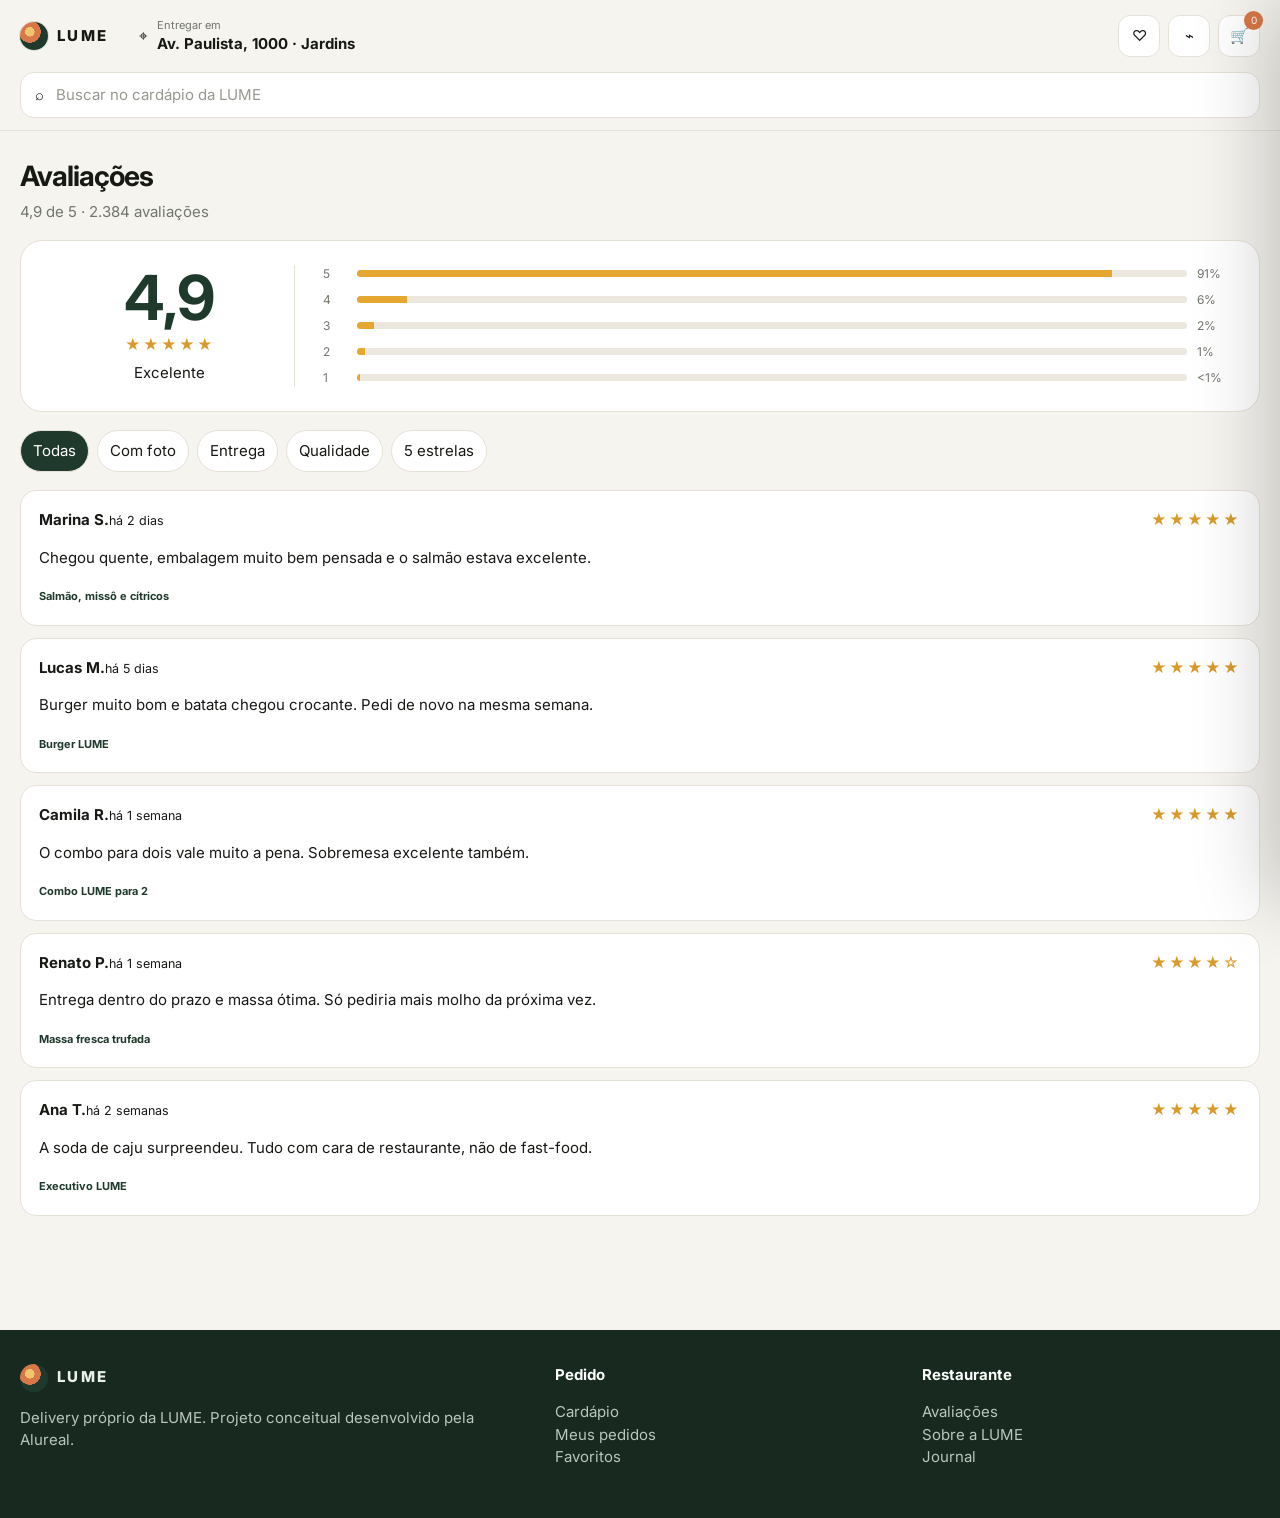
==== avaliacoes.html @ 7baf18d8 "feat: add LUME ratings and reviews" ====
<!doctype html><html lang="pt-BR"><head><meta charset="utf-8"><meta name="viewport" content="width=device-width, initial-scale=1, maximum-scale=1, user-scalable=no, viewport-fit=cover"><title>LUME — Avaliações</title><link href="https://fonts.googleapis.com/css2?family=Inter:wght@400;500;600;700;800&display=swap" rel="stylesheet"><link rel="stylesheet" href="delivery.css"></head><body><div data-app-header></div><main class="review-page"><div class="wrap"><div class="section-head"><div><h2>Avaliações</h2><p>4,9 de 5 · 2.384 avaliações</p></div></div><div class="rating-panel"><div class="rating-big"><strong>4,9</strong><div class="stars">★★★★★</div><span>Excelente</span></div><div class="rating-bars"><div class="rating-row"><span>5</span><div class="bar-track"><div class="bar-fill" style="width:91%"></div></div><span>91%</span></div><div class="rating-row"><span>4</span><div class="bar-track"><div class="bar-fill" style="width:6%"></div></div><span>6%</span></div><div class="rating-row"><span>3</span><div class="bar-track"><div class="bar-fill" style="width:2%"></div></div><span>2%</span></div><div class="rating-row"><span>2</span><div class="bar-track"><div class="bar-fill" style="width:1%"></div></div><span>1%</span></div><div class="rating-row"><span>1</span><div class="bar-track"><div class="bar-fill" style="width:.4%"></div></div><span>&lt;1%</span></div></div></div><div class="review-filters"><button class="review-filter active">Todas</button><button class="review-filter">Com foto</button><button class="review-filter">Entrega</button><button class="review-filter">Qualidade</button><button class="review-filter">5 estrelas</button></div><section class="review-list" data-reviews-list></section></div></main><div data-app-footer></div><div data-app-cart></div><script src="delivery-data.js"></script><script src="delivery.js"></script></body></html>
---- delivery.css ----
:root{
  --bg:#f6f4ef;--surface:#fff;--ink:#171915;--muted:#71766e;--line:#e6e1d8;
  --brand:#1f3a2c;--brand-2:#d87848;--accent:#f1c46e;--danger:#b84942;--success:#2c7c50;
  --shadow:0 18px 55px rgba(33,39,31,.10);--radius:18px;--max:1240px;
}
*{box-sizing:border-box}
html{scroll-behavior:smooth;-webkit-text-size-adjust:100%}
body{margin:0;background:var(--bg);color:var(--ink);font:15px/1.5 Inter,Arial,sans-serif;overflow-x:hidden}
body.drawer-open{overflow:hidden}
button,input,select,textarea{font:inherit}
button{color:inherit}
a{color:inherit;text-decoration:none}
img{display:block;max-width:100%}
.wrap{width:min(calc(100% - 36px),var(--max));margin:auto}
.icon-btn,.pill,.btn,.chip,.category-chip,.qty-btn,.favorite-btn{touch-action:manipulation}
.delivery-header{position:sticky;top:0;z-index:80;background:rgba(246,244,239,.94);backdrop-filter:blur(18px);border-bottom:1px solid var(--line)}
.delivery-header .top-row{min-height:72px;display:grid;grid-template-columns:auto minmax(220px,1fr) auto;gap:20px;align-items:center}
.wordmark{display:flex;align-items:center;gap:9px;font-weight:800;letter-spacing:.16em}
.wordmark-mark{width:28px;height:28px;border-radius:50%;background:radial-gradient(circle at 35% 35%,#f1c46e 0 18%,#d87848 19% 42%,#1f3a2c 43%);box-shadow:0 0 0 1px #1f3a2c22}
.location-btn{display:flex;align-items:center;gap:10px;min-width:0;border:0;background:transparent;padding:8px 10px;border-radius:12px;text-align:left;cursor:pointer}
.location-btn:hover{background:#ebe7df}
.location-copy{display:grid;min-width:0}
.location-copy small{color:var(--muted);font-size:11px}
.location-copy strong{white-space:nowrap;overflow:hidden;text-overflow:ellipsis}
.header-actions{display:flex;align-items:center;gap:8px}
.icon-btn{width:42px;height:42px;border:1px solid var(--line);background:var(--surface);border-radius:12px;display:grid;place-items:center;cursor:pointer;position:relative}
.count-badge{position:absolute;right:-4px;top:-5px;min-width:19px;height:19px;border-radius:999px;background:var(--brand-2);color:white;font-size:10px;display:grid;place-items:center;padding:0 5px}
.search-row{padding:0 0 12px}
.search-box{height:46px;border:1px solid var(--line);background:var(--surface);border-radius:14px;display:flex;align-items:center;gap:10px;padding:0 14px}
.search-box input{border:0;outline:0;background:transparent;width:100%;color:var(--ink)}
.search-box input::placeholder{color:#959990}
.restaurant-hero{padding:22px 0 16px}
.cover{min-height:360px;border-radius:26px;overflow:hidden;position:relative;background:#1f3a2c}
.cover-image{position:absolute;inset:0;width:100%;height:100%;object-fit:cover;filter:saturate(.9) contrast(1.02)}
.cover-overlay{position:absolute;inset:0;background:linear-gradient(90deg,rgba(12,20,15,.88),rgba(12,20,15,.48) 44%,rgba(12,20,15,.10))}
.cover-content{position:relative;z-index:2;color:white;padding:38px;max-width:650px}
.cover-badge{display:inline-flex;gap:7px;align-items:center;padding:8px 11px;border-radius:999px;background:#ffffff18;border:1px solid #ffffff28;font-size:12px}
.cover h1{font-size:clamp(46px,8vw,86px);line-height:.92;letter-spacing:-.06em;margin:16px 0 12px}
.cover p{max-width:560px;color:#eef2ed;font-size:17px}
.restaurant-meta{display:flex;gap:10px;flex-wrap:wrap;margin-top:22px}
.meta-pill{display:flex;align-items:center;gap:7px;background:#fff;color:var(--ink);border-radius:999px;padding:9px 12px;font-size:13px}
.meta-pill strong{color:var(--brand)}
.restaurant-summary{display:flex;justify-content:space-between;gap:22px;align-items:center;padding:16px 4px}
.summary-left{display:flex;gap:20px;align-items:center;flex-wrap:wrap}
.rating-link{font-weight:700;color:var(--brand)}
.open-status{color:var(--success);font-weight:700}
.favorite-restaurant{border:1px solid var(--line);background:var(--surface);border-radius:12px;padding:10px 14px;cursor:pointer}
.promo-strip{display:grid;grid-auto-flow:column;grid-auto-columns:minmax(280px,420px);gap:12px;overflow-x:auto;scrollbar-width:none;padding:10px 0 4px}
.promo-strip::-webkit-scrollbar{display:none}
.promo-card{min-height:120px;border-radius:20px;padding:20px;position:relative;overflow:hidden;color:white}
.promo-card:nth-child(1){background:linear-gradient(135deg,#1f3a2c,#385e48)}
.promo-card:nth-child(2){background:linear-gradient(135deg,#d87848,#e8a06d)}
.promo-card:nth-child(3){background:linear-gradient(135deg,#5b3e2d,#8b654d)}
.promo-card strong{font-size:22px;display:block;max-width:260px}
.promo-card span{font-size:13px;opacity:.88}
.promo-code{position:absolute;right:18px;bottom:16px;border:1px dashed #ffffff99;border-radius:10px;padding:7px 9px;font-weight:800}
.category-bar-wrap{position:sticky;top:130px;z-index:60;background:rgba(246,244,239,.96);backdrop-filter:blur(12px);border-bottom:1px solid var(--line)}
.category-bar{display:flex;gap:8px;overflow-x:auto;padding:12px 0;scrollbar-width:none}
.category-bar::-webkit-scrollbar{display:none}
.category-chip{flex:0 0 auto;border:1px solid var(--line);background:var(--surface);border-radius:999px;padding:9px 13px;cursor:pointer;color:var(--muted);font-weight:600}
.category-chip.active{background:var(--brand);border-color:var(--brand);color:white}
.content-section{padding:28px 0 12px}
.section-head{display:flex;align-items:end;justify-content:space-between;gap:16px;margin-bottom:16px}
.section-head h2{font-size:28px;margin:0;letter-spacing:-.035em}
.section-head p{margin:4px 0 0;color:var(--muted)}
.text-link{border:0;background:transparent;color:var(--brand);font-weight:700;cursor:pointer}
.product-grid{display:grid;grid-template-columns:repeat(3,1fr);gap:16px}
.product-card{background:var(--surface);border:1px solid var(--line);border-radius:20px;overflow:hidden;box-shadow:0 1px 0 rgba(0,0,0,.02);transition:.2s;min-width:0}
.product-card:hover{transform:translateY(-3px);box-shadow:var(--shadow)}
.product-photo{position:relative;aspect-ratio:1.45;overflow:hidden;background:#e9e5dc}
.product-photo img{width:100%;height:100%;object-fit:cover;transition:transform .45s}
.product-card:hover .product-photo img{transform:scale(1.035)}
.badges{position:absolute;left:10px;top:10px;display:flex;gap:6px;flex-wrap:wrap}
.badge{background:#fff;color:var(--ink);border-radius:999px;padding:6px 9px;font-size:10px;font-weight:800;box-shadow:0 4px 16px #0002}
.badge.promo{background:var(--brand-2);color:white}
.favorite-btn{position:absolute;right:10px;top:10px;width:38px;height:38px;border-radius:50%;border:0;background:#fffffff0;display:grid;place-items:center;font-size:18px;cursor:pointer}
.favorite-btn.active{color:#c03d3d}
.product-body{padding:15px}
.product-title-row{display:flex;justify-content:space-between;gap:12px;align-items:flex-start}
.product-body h3{font-size:17px;margin:0}
.product-body p{color:var(--muted);margin:7px 0 12px;font-size:13px;min-height:40px}
.mini-rating{font-size:12px;color:#6e735f;white-space:nowrap}
.product-bottom{display:flex;justify-content:space-between;gap:12px;align-items:center}
.price-stack{display:flex;align-items:baseline;gap:7px}
.price{font-weight:800;font-size:17px}
.old-price{text-decoration:line-through;color:#9a9e96;font-size:12px}
.add-btn{width:38px;height:38px;border-radius:12px;border:0;background:var(--brand);color:white;font-size:24px;line-height:1;cursor:pointer}
.horizontal-products{display:grid;grid-auto-flow:column;grid-auto-columns:minmax(270px,330px);gap:14px;overflow-x:auto;scrollbar-width:none;padding-bottom:4px}
.horizontal-products::-webkit-scrollbar{display:none}
.rating-panel{display:grid;grid-template-columns:250px 1fr;gap:28px;background:var(--surface);border:1px solid var(--line);border-radius:22px;padding:24px}
.rating-big{display:grid;place-items:center;text-align:center;border-right:1px solid var(--line)}
.rating-big strong{font-size:62px;line-height:1;color:var(--brand)}
.stars{color:#d99a2b;letter-spacing:2px}
.rating-bars{display:grid;gap:8px}
.rating-row{display:grid;grid-template-columns:24px 1fr 38px;gap:10px;align-items:center;font-size:12px;color:var(--muted)}
.bar-track{height:7px;background:#ece8e0;border-radius:999px;overflow:hidden}
.bar-fill{height:100%;background:#e6a731}
.review-grid{display:grid;grid-template-columns:repeat(3,1fr);gap:14px;margin-top:18px}
.review{background:var(--surface);border:1px solid var(--line);border-radius:18px;padding:17px}
.review-head{display:flex;justify-content:space-between;gap:10px}
.review strong{display:block}
.review small{color:var(--muted)}
.review p{font-size:13px}
.review-order{font-size:11px;color:var(--brand);font-weight:700}
.delivery-footer{margin-top:44px;background:#18291f;color:#e9efe9}
.delivery-footer .footer-grid{display:grid;grid-template-columns:1.2fr .8fr .8fr;gap:28px;padding:34px 0}
.delivery-footer p,.delivery-footer a{color:#b9c6bd}
.delivery-footer strong{color:white}
.cart-fab{position:fixed;right:18px;bottom:18px;z-index:70;border:0;border-radius:16px;background:var(--brand);color:white;min-width:180px;height:54px;padding:0 18px;display:none;align-items:center;justify-content:space-between;gap:12px;box-shadow:0 16px 40px #1f3a2c55;cursor:pointer}
.cart-fab.visible{display:flex}
.drawer-scrim{position:fixed;inset:0;background:#1118;z-index:89;opacity:0;pointer-events:none;transition:.2s}
.drawer-scrim.open{opacity:1;pointer-events:auto}
.cart-drawer{position:fixed;right:0;top:0;bottom:0;width:min(440px,100%);background:var(--surface);z-index:90;transform:translateX(102%);transition:.25s;box-shadow:-24px 0 70px #0003;display:flex;flex-direction:column}
.cart-drawer.open{transform:none}
.drawer-head{display:flex;align-items:center;justify-content:space-between;padding:20px;border-bottom:1px solid var(--line)}
.drawer-head h2{margin:0}
.drawer-close{width:38px;height:38px;border:1px solid var(--line);background:white;border-radius:10px}
.cart-items{padding:8px 20px;overflow-y:auto;flex:1}
.cart-item{display:grid;grid-template-columns:64px 1fr auto;gap:12px;padding:14px 0;border-bottom:1px solid var(--line)}
.cart-item img{width:64px;height:64px;object-fit:cover;border-radius:10px}
.cart-item strong{display:block;font-size:13px}
.cart-item small{color:var(--muted)}
.qty{display:flex;align-items:center;gap:8px;margin-top:8px}
.qty-btn{width:28px;height:28px;border:1px solid var(--line);border-radius:8px;background:white}
.drawer-summary{border-top:1px solid var(--line);padding:18px 20px}
.summary-line{display:flex;justify-content:space-between;gap:12px;margin:8px 0}
.checkout-btn,.primary-btn{width:100%;height:50px;border:0;border-radius:13px;background:var(--brand);color:white;font-weight:800;cursor:pointer}
.secondary-btn{height:46px;border:1px solid var(--line);background:white;border-radius:12px;font-weight:700;cursor:pointer}
.empty-state{text-align:center;padding:60px 20px;color:var(--muted)}
.catalog-shell{padding:24px 0 60px}
.catalog-head{display:grid;grid-template-columns:1fr auto;gap:18px;align-items:end;margin-bottom:20px}
.catalog-head h1{font-size:40px;margin:0;letter-spacing:-.04em}
.catalog-tools{display:flex;gap:8px}
.catalog-tools select{height:42px;border:1px solid var(--line);background:white;border-radius:10px;padding:0 10px}
.catalog-layout{display:grid;grid-template-columns:230px 1fr;gap:22px}
.filter-panel{position:sticky;top:200px;align-self:start;background:white;border:1px solid var(--line);border-radius:16px;padding:16px}
.filter-panel h3{margin:0 0 12px}
.filter-list{display:grid;gap:7px}
.filter-list label{display:flex;align-items:center;gap:8px;color:var(--muted)}
.product-detail-page{padding:24px 0 60px}
.product-detail-grid{display:grid;grid-template-columns:1fr .9fr;gap:34px}
.detail-photo{border-radius:24px;overflow:hidden;background:#ddd;position:sticky;top:155px;align-self:start}
.detail-photo img{width:100%;aspect-ratio:1.05;object-fit:cover}
.detail-info{background:white;border:1px solid var(--line);border-radius:22px;padding:24px}
.detail-info h1{font-size:34px;line-height:1.05;letter-spacing:-.04em;margin:8px 0}
.detail-info>p{color:var(--muted)}
.detail-price{font-size:24px;font-weight:800;margin:16px 0}
.option-group{padding:18px 0;border-top:1px solid var(--line)}
.option-head{display:flex;justify-content:space-between;gap:12px;align-items:center;margin-bottom:10px}
.required{font-size:10px;background:#f0ece4;padding:5px 7px;border-radius:999px;color:#6f736c}
.option-item{display:flex;justify-content:space-between;gap:10px;padding:10px 0}
.option-item label{display:flex;gap:9px}
.note-box{width:100%;min-height:90px;border:1px solid var(--line);border-radius:12px;padding:12px;resize:vertical}
.detail-footer{position:sticky;bottom:10px;margin-top:18px;background:#fffffff0;backdrop-filter:blur(12px);border:1px solid var(--line);border-radius:15px;padding:10px;display:grid;grid-template-columns:auto 1fr;gap:12px}
.quantity-control{display:flex;align-items:center;gap:10px;padding:0 6px}
.cart-page{padding:26px 0 60px}
.cart-page-grid{display:grid;grid-template-columns:1fr 360px;gap:24px}
.cart-main{background:white;border:1px solid var(--line);border-radius:20px;padding:20px}
.cart-summary-card{background:white;border:1px solid var(--line);border-radius:20px;padding:20px;align-self:start;position:sticky;top:160px}
.coupon-row{display:grid;grid-template-columns:1fr auto;gap:8px;margin:16px 0}
.coupon-row input{height:44px;border:1px solid var(--line);border-radius:10px;padding:0 10px}
.coupon-row button{border:0;background:#ede9e1;border-radius:10px;padding:0 14px;font-weight:700}
.suggestion-grid{display:grid;grid-template-columns:repeat(2,1fr);gap:12px}
.checkout-page{padding:24px 0 70px}
.checkout-layout{display:grid;grid-template-columns:1fr 360px;gap:24px}
.checkout-main{display:grid;gap:14px}
.checkout-card{background:white;border:1px solid var(--line);border-radius:18px;padding:20px}
.checkout-card h2{font-size:18px;margin:0 0 14px}
.choice-grid{display:grid;grid-template-columns:repeat(2,1fr);gap:10px}
.choice{border:1px solid var(--line);border-radius:13px;padding:14px;cursor:pointer}
.choice.active{border-color:var(--brand);box-shadow:0 0 0 1px var(--brand)}
.address-card{display:flex;justify-content:space-between;gap:12px;border:1px solid var(--line);border-radius:13px;padding:14px}
.payment-list{display:grid;gap:8px}
.payment{display:flex;justify-content:space-between;gap:10px;padding:13px;border:1px solid var(--line);border-radius:12px}
.track-page{padding:24px 0 70px}
.track-hero{background:linear-gradient(135deg,#20392c,#315642);color:white;border-radius:24px;padding:26px}
.track-hero h1{margin:8px 0;font-size:36px}
.progress-steps{display:grid;grid-template-columns:repeat(4,1fr);gap:0;margin:24px 0}
.step{position:relative;padding-top:26px;color:#8d958f;font-size:12px}
.step:before{content:"";position:absolute;top:7px;left:0;right:0;height:3px;background:#dfe2de}
.step:after{content:"";position:absolute;top:0;left:0;width:17px;height:17px;border-radius:50%;background:#dfe2de}
.step.done{color:var(--brand);font-weight:700}
.step.done:before,.step.done:after{background:var(--brand)}
.step:last-child:before{display:none}
.track-grid{display:grid;grid-template-columns:1.3fr .7fr;gap:18px}
.map-placeholder{min-height:340px;background:#dde7df;border-radius:20px;position:relative;overflow:hidden}
.map-road{position:absolute;height:4px;background:#c3d1c7;width:120%;left:-10%;transform:rotate(-18deg);top:50%}
.map-pin{position:absolute;width:30px;height:30px;border-radius:50% 50% 50% 0;background:var(--brand-2);transform:rotate(-45deg);left:62%;top:40%}
.map-pin:after{content:"";position:absolute;width:10px;height:10px;border-radius:50%;background:white;left:10px;top:10px}
.support-card{background:white;border:1px solid var(--line);border-radius:18px;padding:20px}
.orders-list{display:grid;gap:12px}
.order-card{background:white;border:1px solid var(--line);border-radius:18px;padding:16px;display:grid;grid-template-columns:1fr auto;gap:16px}
.order-card p{color:var(--muted);margin:5px 0}
.review-page{padding:24px 0 70px}
.review-filters{display:flex;gap:8px;overflow-x:auto;margin:18px 0}
.review-filter{border:1px solid var(--line);background:white;border-radius:999px;padding:9px 12px;white-space:nowrap}
.review-filter.active{background:var(--brand);color:white}
.review-list{display:grid;gap:12px}
.review-full{background:white;border:1px solid var(--line);border-radius:16px;padding:18px}
.favorites-page{padding:24px 0 70px}
.toast{position:fixed;left:50%;bottom:22px;z-index:100;transform:translate(-50%,20px);opacity:0;background:#17271f;color:white;padding:12px 16px;border-radius:12px;box-shadow:0 12px 40px #0004;transition:.2s;pointer-events:none}
.toast.show{opacity:1;transform:translate(-50%,0)}
@media(max-width:980px){
  .product-grid{grid-template-columns:repeat(2,1fr)}
  .review-grid{grid-template-columns:1fr 1fr}
  .rating-panel{grid-template-columns:190px 1fr}
  .catalog-layout{grid-template-columns:1fr}
  .filter-panel{position:static}
  .product-detail-grid{grid-template-columns:1fr}
  .detail-photo{position:static}
  .cart-page-grid,.checkout-layout,.track-grid{grid-template-columns:1fr}
  .cart-summary-card{position:static}
  .delivery-footer .footer-grid{grid-template-columns:1fr 1fr}
}
@media(max-width:720px){
  .delivery-header .top-row{grid-template-columns:auto 1fr auto;gap:8px;min-height:64px}
  .wordmark span:last-child{display:none}
  .location-btn{padding:6px}
  .header-actions .icon-btn:first-child{display:none}
  .search-row{padding-bottom:9px}
  .category-bar-wrap{top:119px}
  .cover{min-height:390px}
  .cover-content{padding:24px 20px;display:flex;flex-direction:column;justify-content:flex-end;min-height:390px}
  .cover-overlay{background:linear-gradient(0deg,rgba(12,20,15,.92),rgba(12,20,15,.20) 70%)}
  .cover h1{font-size:52px}
  .restaurant-summary{align-items:flex-start}
  .summary-left{gap:8px}
  .product-grid{grid-template-columns:1fr}
  .product-card{display:grid;grid-template-columns:128px 1fr}
  .product-photo{aspect-ratio:auto;height:100%;min-height:150px}
  .product-body p{min-height:0}
  .rating-panel{grid-template-columns:1fr}
  .rating-big{border-right:0;border-bottom:1px solid var(--line);padding-bottom:18px}
  .review-grid{grid-template-columns:1fr}
  .delivery-footer .footer-grid{grid-template-columns:1fr}
  .cart-fab{left:18px;right:18px;width:auto}
  .catalog-head{grid-template-columns:1fr}
  .catalog-tools{overflow-x:auto}
  .detail-info{padding:18px}
  .detail-footer{bottom:8px}
  .cart-page-grid,.checkout-layout{display:block}
  .cart-summary-card{margin-top:16px}
  .suggestion-grid{grid-template-columns:1fr}
  .choice-grid{grid-template-columns:1fr}
  .progress-steps{grid-template-columns:1fr 1fr;gap:18px}
  .step:before{display:none}
  .order-card{grid-template-columns:1fr}
}
@media(max-width:480px){
  .wrap{width:min(calc(100% - 24px),var(--max))}
  .cover{border-radius:18px}
  .cover-content{padding:20px 16px}
  .promo-strip{grid-auto-columns:85%}
  .product-card{grid-template-columns:112px 1fr}
  .product-body{padding:12px}
  .product-body h3{font-size:15px}
  .product-body p{font-size:12px;display:-webkit-box;-webkit-line-clamp:2;-webkit-box-orient:vertical;overflow:hidden}
}
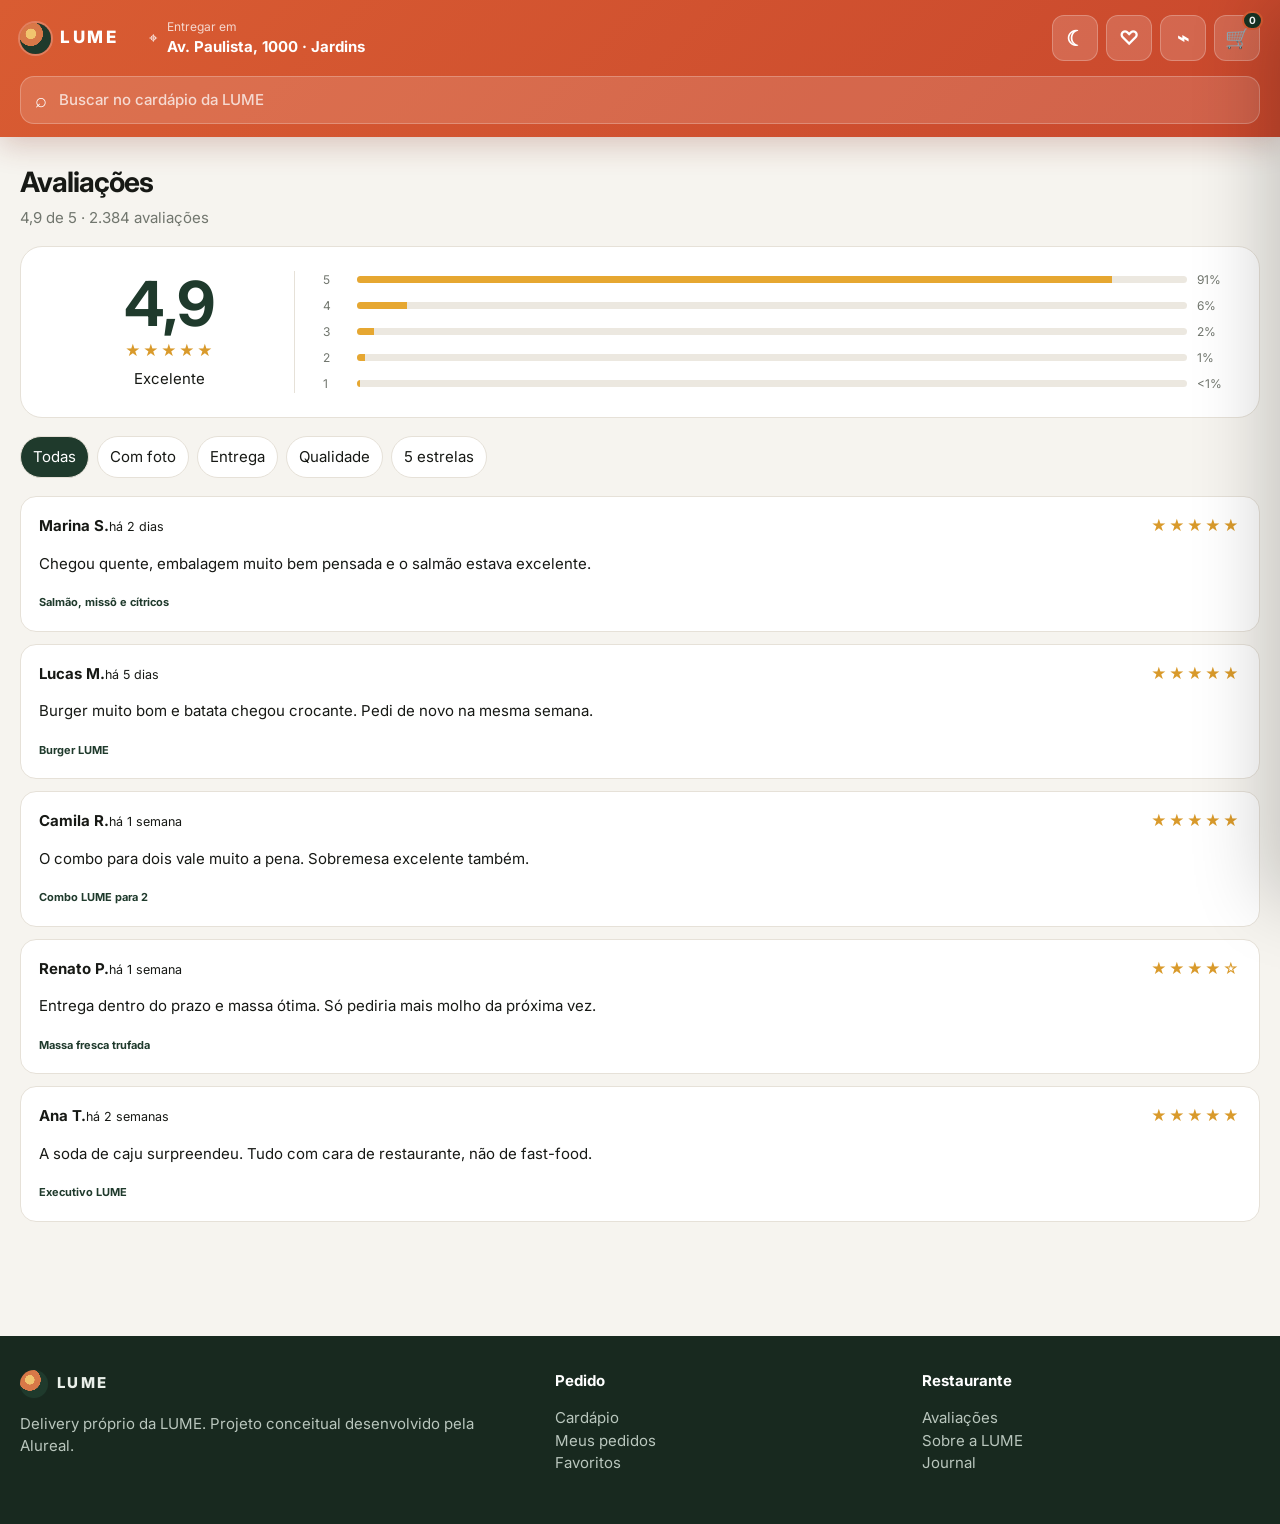
==== commit 7651c253: "fix: bust delivery asset cache" ====
--- a/avaliacoes.html
+++ b/avaliacoes.html
@@ -1 +1 @@
-<!doctype html><html lang="pt-BR"><head><meta charset="utf-8"><meta name="viewport" content="width=device-width, initial-scale=1, maximum-scale=1, user-scalable=no, viewport-fit=cover"><title>LUME — Avaliações</title><link href="https://fonts.googleapis.com/css2?family=Inter:wght@400;500;600;700;800&display=swap" rel="stylesheet"><link rel="stylesheet" href="delivery.css"></head><body><div data-app-header></div><main class="review-page"><div class="wrap"><div class="section-head"><div><h2>Avaliações</h2><p>4,9 de 5 · 2.384 avaliações</p></div></div><div class="rating-panel"><div class="rating-big"><strong>4,9</strong><div class="stars">★★★★★</div><span>Excelente</span></div><div class="rating-bars"><div class="rating-row"><span>5</span><div class="bar-track"><div class="bar-fill" style="width:91%"></div></div><span>91%</span></div><div class="rating-row"><span>4</span><div class="bar-track"><div class="bar-fill" style="width:6%"></div></div><span>6%</span></div><div class="rating-row"><span>3</span><div class="bar-track"><div class="bar-fill" style="width:2%"></div></div><span>2%</span></div><div class="rating-row"><span>2</span><div class="bar-track"><div class="bar-fill" style="width:1%"></div></div><span>1%</span></div><div class="rating-row"><span>1</span><div class="bar-track"><div class="bar-fill" style="width:.4%"></div></div><span>&lt;1%</span></div></div></div><div class="review-filters"><button class="review-filter active">Todas</button><button class="review-filter">Com foto</button><button class="review-filter">Entrega</button><button class="review-filter">Qualidade</button><button class="review-filter">5 estrelas</button></div><section class="review-list" data-reviews-list></section></div></main><div data-app-footer></div><div data-app-cart></div><script src="delivery-data.js"></script><script src="delivery.js"></script></body></html>+<!doctype html><html lang="pt-BR"><head><meta charset="utf-8"><meta name="viewport" content="width=device-width, initial-scale=1, maximum-scale=1, user-scalable=no, viewport-fit=cover"><title>LUME — Avaliações</title><link href="https://fonts.googleapis.com/css2?family=Inter:wght@400;500;600;700;800&display=swap" rel="stylesheet"><link rel="stylesheet" href="delivery.css?v=20260929-1813"></head><body><div data-app-header></div><main class="review-page"><div class="wrap"><div class="section-head"><div><h2>Avaliações</h2><p>4,9 de 5 · 2.384 avaliações</p></div></div><div class="rating-panel"><div class="rating-big"><strong>4,9</strong><div class="stars">★★★★★</div><span>Excelente</span></div><div class="rating-bars"><div class="rating-row"><span>5</span><div class="bar-track"><div class="bar-fill" style="width:91%"></div></div><span>91%</span></div><div class="rating-row"><span>4</span><div class="bar-track"><div class="bar-fill" style="width:6%"></div></div><span>6%</span></div><div class="rating-row"><span>3</span><div class="bar-track"><div class="bar-fill" style="width:2%"></div></div><span>2%</span></div><div class="rating-row"><span>2</span><div class="bar-track"><div class="bar-fill" style="width:1%"></div></div><span>1%</span></div><div class="rating-row"><span>1</span><div class="bar-track"><div class="bar-fill" style="width:.4%"></div></div><span>&lt;1%</span></div></div></div><div class="review-filters"><button class="review-filter active">Todas</button><button class="review-filter">Com foto</button><button class="review-filter">Entrega</button><button class="review-filter">Qualidade</button><button class="review-filter">5 estrelas</button></div><section class="review-list" data-reviews-list></section></div></main><div data-app-footer></div><div data-app-cart></div><script src="delivery-data.js?v=20260929-1813"></script><script src="delivery.js?v=20260929-1813"></script></body></html>
--- a/delivery.css
+++ b/delivery.css
@@ -1,7 +1,7 @@
 :root{
   --bg:#f6f4ef;--surface:#fff;--ink:#171915;--muted:#71766e;--line:#e6e1d8;
   --brand:#1f3a2c;--brand-2:#d87848;--accent:#f1c46e;--danger:#b84942;--success:#2c7c50;
-  --shadow:0 18px 55px rgba(33,39,31,.10);--radius:18px;--max:1240px;
+  --shadow:0 18px 55px rgba(33,39,31,.10);--radius:18px;--max:1240px;--menu-bg:#d95c32;--menu-bg-2:#c9482d;--menu-fg:#fff;--menu-soft:rgba(255,255,255,.16);--menu-line:rgba(255,255,255,.24);
 }
 *{box-sizing:border-box}
 html{scroll-behavior:smooth;-webkit-text-size-adjust:100%}
@@ -256,3 +256,216 @@
   .product-body h3{font-size:15px}
   .product-body p{font-size:12px;display:-webkit-box;-webkit-line-clamp:2;-webkit-box-orient:vertical;overflow:hidden}
 }
+
+.mobile-bottom-nav{display:none}
+@media(max-width:720px){
+  body{padding-bottom:66px}
+  .mobile-bottom-nav{position:fixed;left:0;right:0;bottom:0;z-index:78;height:64px;background:#fffffff4;backdrop-filter:blur(18px);border-top:1px solid var(--line);display:grid;grid-template-columns:repeat(4,1fr);padding-bottom:env(safe-area-inset-bottom)}
+  .mobile-bottom-nav a{display:grid;place-items:center;align-content:center;gap:2px;font-size:19px;color:#656a63}
+  .mobile-bottom-nav span{font-size:10px;font-weight:700}
+  .cart-fab{bottom:78px}
+  .delivery-footer{padding-bottom:36px}
+}
+
+
+/* theme-and-navigation-upgrade-2026-09-29 */
+:root[data-theme="dark"]{
+  color-scheme:dark;
+  --bg:#0f120f;
+  --surface:#171b17;
+  --ink:#f4f4ef;
+  --muted:#a7afa7;
+  --line:#2c342d;
+  --brand:#8db69a;
+  --brand-2:#ef784b;
+  --accent:#f1c46e;
+  --success:#72c693;
+  --danger:#e4776f;
+  --shadow:0 18px 55px rgba(0,0,0,.34);
+  --menu-bg:#d95c32;
+  --menu-bg-2:#b9412b;
+  --menu-fg:#fff;
+  --menu-soft:rgba(255,255,255,.14);
+  --menu-line:rgba(255,255,255,.24);
+}
+
+.delivery-header{
+  background:linear-gradient(135deg,var(--menu-bg),var(--menu-bg-2));
+  border-bottom:0;
+  color:var(--menu-fg);
+  box-shadow:0 8px 28px rgba(125,43,23,.24);
+}
+.delivery-header .top-row{min-height:76px}
+.delivery-header .wordmark{font-size:17px;color:#fff}
+.delivery-header .wordmark-mark{width:31px;height:31px;box-shadow:0 0 0 2px rgba(255,255,255,.22)}
+.delivery-header .location-btn{color:#fff}
+.delivery-header .location-btn:hover{background:var(--menu-soft)}
+.delivery-header .location-copy small{color:rgba(255,255,255,.76);font-size:12px}
+.delivery-header .location-copy strong{color:#fff;font-size:15px}
+.delivery-header .icon-btn{
+  width:46px;height:46px;
+  border:1px solid var(--menu-line);
+  background:var(--menu-soft);
+  color:#fff;
+  font-size:20px;
+  font-weight:700;
+}
+.delivery-header .icon-btn:hover{background:rgba(255,255,255,.24)}
+.delivery-header .count-badge{background:#183323;color:#fff;border:2px solid var(--menu-bg)}
+.delivery-header .search-row{padding-bottom:13px}
+.delivery-header .search-box{
+  height:48px;
+  background:rgba(255,255,255,.14);
+  border:1px solid var(--menu-line);
+  color:#fff;
+}
+.delivery-header .search-box>span{font-size:20px;color:#fff}
+.delivery-header .search-box input{color:#fff;font-size:15px;font-weight:500}
+.delivery-header .search-box input::placeholder{color:rgba(255,255,255,.74)}
+
+.theme-toggle{
+  position:relative;
+}
+.theme-toggle .theme-icon{font-size:21px;line-height:1}
+.theme-toggle .theme-label{position:absolute;width:1px;height:1px;overflow:hidden;clip:rect(0,0,0,0);white-space:nowrap}
+
+.category-bar-wrap{
+  background:color-mix(in srgb,var(--bg) 94%,transparent);
+  border-bottom:1px solid var(--line);
+}
+.mobile-bottom-nav{
+  background:linear-gradient(135deg,var(--menu-bg),var(--menu-bg-2))!important;
+  border-top:0!important;
+  box-shadow:0 -8px 28px rgba(125,43,23,.24);
+}
+.mobile-bottom-nav a{
+  color:#fff!important;
+  font-size:23px!important;
+  font-weight:800;
+  transition:background .18s ease,transform .18s ease;
+}
+.mobile-bottom-nav a:active{transform:scale(.96)}
+.mobile-bottom-nav span{
+  color:#fff!important;
+  font-size:12px!important;
+  font-weight:800!important;
+  letter-spacing:.01em;
+}
+.mobile-bottom-nav a:hover{background:rgba(255,255,255,.11)}
+
+:root[data-theme="dark"] .product-card,
+:root[data-theme="dark"] .rating-panel,
+:root[data-theme="dark"] .review,
+:root[data-theme="dark"] .review-full,
+:root[data-theme="dark"] .cart-drawer,
+:root[data-theme="dark"] .cart-main,
+:root[data-theme="dark"] .cart-summary-card,
+:root[data-theme="dark"] .checkout-card,
+:root[data-theme="dark"] .support-card,
+:root[data-theme="dark"] .order-card,
+:root[data-theme="dark"] .filter-panel,
+:root[data-theme="dark"] .detail-info{
+  background:var(--surface);
+  color:var(--ink);
+}
+:root[data-theme="dark"] .secondary-btn,
+:root[data-theme="dark"] .drawer-close,
+:root[data-theme="dark"] .qty-btn,
+:root[data-theme="dark"] .catalog-tools select,
+:root[data-theme="dark"] .coupon-row input,
+:root[data-theme="dark"] .coupon-row button,
+:root[data-theme="dark"] .review-filter{
+  background:#1e241f;
+  color:var(--ink);
+  border-color:var(--line);
+}
+:root[data-theme="dark"] .choice,
+:root[data-theme="dark"] .address-card,
+:root[data-theme="dark"] .payment,
+:root[data-theme="dark"] .option-group,
+:root[data-theme="dark"] .detail-footer{
+  background:var(--surface);
+  color:var(--ink);
+}
+:root[data-theme="dark"] .detail-footer{background:rgba(23,27,23,.94)}
+:root[data-theme="dark"] .note-box,
+:root[data-theme="dark"] .coupon-row input{
+  background:#121612;
+  color:var(--ink);
+}
+:root[data-theme="dark"] .required{background:#252c26;color:#c9d0c9}
+:root[data-theme="dark"] .bar-track{background:#293029}
+:root[data-theme="dark"] .favorite-restaurant{background:var(--surface);color:var(--ink)}
+:root[data-theme="dark"] .category-chip{background:var(--surface);color:var(--muted)}
+:root[data-theme="dark"] .category-chip.active{background:var(--menu-bg);border-color:var(--menu-bg);color:#fff}
+:root[data-theme="dark"] .text-link,
+:root[data-theme="dark"] .rating-link{color:#ef956f}
+:root[data-theme="dark"] .mini-rating{color:#c8cbbf}
+:root[data-theme="dark"] .map-placeholder{background:#25372b}
+:root[data-theme="dark"] .map-road{background:#526b59}
+:root[data-theme="dark"] .empty-state{color:var(--muted)}
+:root[data-theme="dark"] .product-photo{background:#20251f}
+:root[data-theme="dark"] .badge:not(.promo){background:#f7f3eb;color:#20231e}
+:root[data-theme="dark"] .meta-pill{background:#f7f3eb;color:#20231e}
+:root[data-theme="dark"] .meta-pill strong{color:#335642}
+:root[data-theme="dark"] .delivery-footer{background:#0c160f}
+:root[data-theme="dark"] input,
+:root[data-theme="dark"] select,
+:root[data-theme="dark"] textarea{accent-color:var(--menu-bg)}
+
+@media(max-width:720px){
+  .delivery-header .top-row{min-height:68px}
+  .delivery-header .wordmark-mark{width:30px;height:30px}
+  .delivery-header .icon-btn{width:44px;height:44px;font-size:21px}
+  .delivery-header .location-copy strong{font-size:14px}
+  .delivery-header .location-copy small{font-size:11px}
+  .mobile-bottom-nav{height:68px}
+  body{padding-bottom:70px}
+  .cart-fab{bottom:82px}
+}
+
+
+/* mobile-menu-cache-and-category-fix-2026-09-29 */
+.category-bar-wrap{
+  position:static!important;
+  top:auto!important;
+  z-index:auto!important;
+  backdrop-filter:none!important;
+  -webkit-backdrop-filter:none!important;
+}
+@media(max-width:720px){
+  .category-bar-wrap{position:static!important;top:auto!important}
+  .mobile-bottom-nav{
+    background:#d95c32!important;
+    background:linear-gradient(135deg,#df6539,#c7462d)!important;
+    color:#fff!important;
+    border-top:0!important;
+    box-shadow:0 -10px 30px rgba(111,38,20,.28)!important;
+  }
+  .mobile-bottom-nav a{
+    color:#fff!important;
+    font-size:25px!important;
+    font-weight:800!important;
+    opacity:1!important;
+  }
+  .mobile-bottom-nav a svg{
+    width:24px!important;
+    height:24px!important;
+    stroke:#fff!important;
+    color:#fff!important;
+    fill:none!important;
+    stroke-width:2.2!important;
+  }
+  .mobile-bottom-nav span{
+    color:#fff!important;
+    font-size:12.5px!important;
+    line-height:1.05!important;
+    font-weight:800!important;
+  }
+  .header-actions .theme-toggle{
+    display:grid!important;
+  }
+  .header-actions .nav-secondary{
+    display:none!important;
+  }
+}
